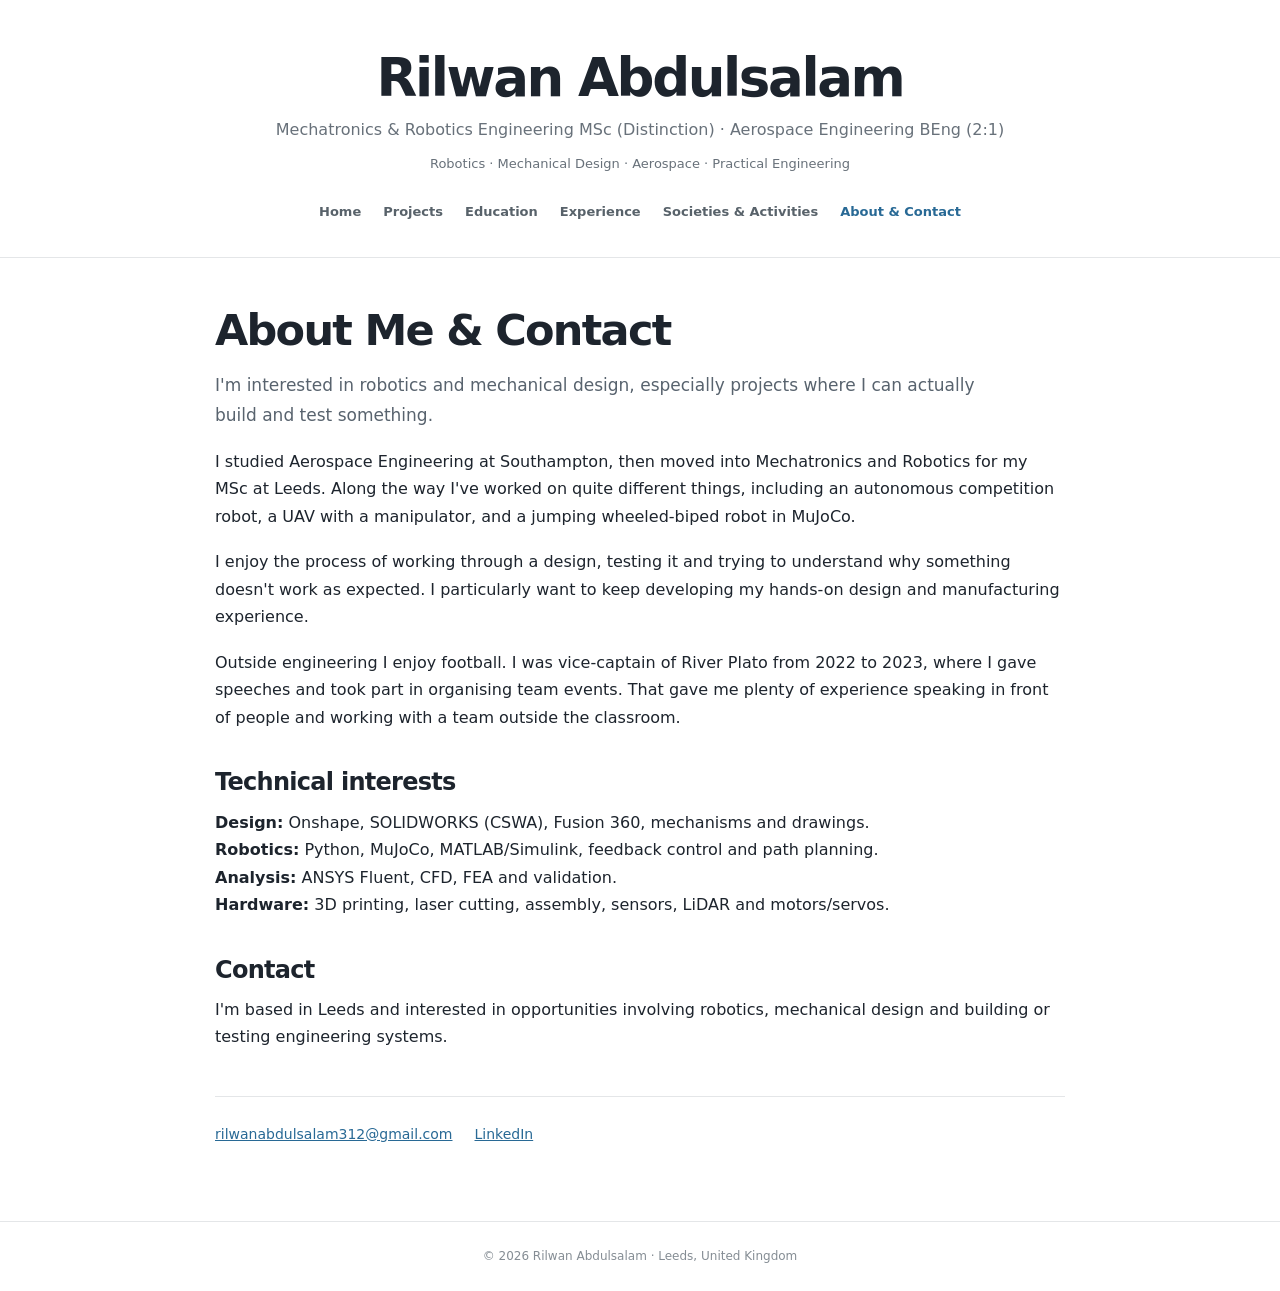
==== about.html @ d3f99d76 "Publish engineering portfolio" ====
<!DOCTYPE html>

<html lang="en"><head><meta charset="utf-8"/><meta content="width=device-width,initial-scale=1" name="viewport"/><meta content="Rilwan Abdulsalam — engineering projects, education, experience and interests in robotics, mechanical design and aerospace." name="description"/><title>About and Contact | Rilwan Abdulsalam</title><link href="style.css" rel="stylesheet"/></head><body><header><div class="wrap"><a class="name" href="index.html">Rilwan Abdulsalam</a><p class="subtitle">Mechatronics &amp; Robotics Engineering MSc (Distinction) · Aerospace Engineering BEng (2:1)</p><p class="tagline">Robotics · Mechanical Design · Aerospace · Practical Engineering</p><nav aria-label="Main navigation" class="primary"><a href="index.html">Home</a><a href="projects.html">Projects</a><a href="education.html">Education</a><a href="experience.html">Experience</a><a href="activities.html">Societies &amp; Activities</a><a aria-current="page" href="about.html">About &amp; Contact</a></nav></div></header><main class="wrap"><article class="article"><h1 class="page-title">About Me &amp; Contact</h1><p class="lead">I'm interested in robotics and mechanical design, especially projects where I can actually build and test something.</p><p>I studied Aerospace Engineering at Southampton, then moved into Mechatronics and Robotics for my MSc at Leeds. Along the way I've worked on quite different things, including an autonomous competition robot, a UAV with a manipulator, and a jumping wheeled-biped robot in MuJoCo.</p><p>I enjoy the process of working through a design, testing it and trying to understand why something doesn't work as expected. I particularly want to keep developing my hands-on design and manufacturing experience.</p><p>Outside engineering I enjoy football. I was vice-captain of River Plato from 2022 to 2023, where I gave speeches and took part in organising team events. That gave me plenty of experience speaking in front of people and working with a team outside the classroom.</p><h2>Technical interests</h2><p><strong>Design:</strong> Onshape, SOLIDWORKS (CSWA), Fusion 360, mechanisms and drawings.<br/><strong>Robotics:</strong> Python, MuJoCo, MATLAB/Simulink, feedback control and path planning.<br/><strong>Analysis:</strong> ANSYS Fluent, CFD, FEA and validation.<br/><strong>Hardware:</strong> 3D printing, laser cutting, assembly, sensors, LiDAR and motors/servos.</p><h2>Contact</h2><p>I'm based in Leeds and interested in opportunities involving robotics, mechanical design and building or testing engineering systems.</p><div class="contact-strip"><a href="mailto:rilwanabdulsalam312@gmail.com">rilwanabdulsalam312@gmail.com</a><a href="https://www.linkedin.com/in/rilwan-a-091427282/" rel="noopener noreferrer" target="_blank">LinkedIn</a></div></article></main><footer><div class="wrap">© 2026 Rilwan Abdulsalam · Leeds, United Kingdom</div></footer></body></html>
---- style.css ----
:root{--text:#1d242d;--sub:#68717a;--line:#e4e6e8;--blue:#286995;--bg:#fff;--wide:1080px}*{box-sizing:border-box}html{scroll-behavior:smooth}body{margin:0;background:var(--bg);color:var(--text);font-family:system-ui,-apple-system,"Segoe UI",Arial,sans-serif;font-size:16px;line-height:1.72}a{color:inherit}a:hover{color:var(--blue)}.wrap{width:min(var(--wide),calc(100% - 52px));margin:0 auto}header{padding:48px 0 33px;text-align:center;border-bottom:1px solid var(--line)}.name{text-decoration:none;font-weight:750;letter-spacing:-.045em;font-size:clamp(35px,6vw,53px);line-height:1.12}.subtitle{color:var(--sub);font-size:16px;margin:9px 0 0}.tagline{margin:9px 0 0;color:var(--sub);font-size:13px}.primary{display:flex;justify-content:center;flex-wrap:wrap;gap:22px;margin-top:26px}.primary a{text-decoration:none;font-size:13px;font-weight:650;color:#58626a}.primary a:hover,.primary a[aria-current=page]{color:var(--blue)}main{padding:46px 0 75px}.page-title{font-weight:720;font-size:clamp(31px,4vw,43px);letter-spacing:-.04em;line-height:1.25;margin:0 0 14px}.lead{color:#58636e;font-size:17px;max-width:760px;margin:0 0 32px}.home-intro{text-align:center;max-width:740px;margin:0 auto 48px}.home-intro h1{font-weight:730;font-size:clamp(30px,4.5vw,46px);letter-spacing:-.05em;line-height:1.15;margin:0 0 15px}.home-intro p{color:#5c6770;margin:0}.tile-grid{display:grid;grid-template-columns:repeat(3,minmax(0,1fr));gap:31px 25px}.tile{text-decoration:none;display:block}.tile figure{margin:0}.tile-image{aspect-ratio:1.47;background:#f3f5f6;border:1px solid #edf0f2;overflow:hidden;border-radius:3px;display:block}.tile-image img{width:100%;height:100%;object-fit:contain;transition:transform .3s ease;padding:15px}.tile-image.photo img{object-fit:cover;padding:0}.tile:hover img{transform:scale(1.035)}.tile h2{font-size:21px;line-height:1.3;margin:13px 0 4px;letter-spacing:-.025em}.tile p{color:var(--sub);font-size:13px;line-height:1.55;margin:0}.section-heading{font-size:24px;margin:52px 0 19px;letter-spacing:-.03em}.subtle-line{height:1px;background:var(--line);margin:38px 0}.article{max-width:850px;margin:auto}.article h2{font-size:24px;margin:36px 0 10px;line-height:1.3;letter-spacing:-.03em}.article p{margin:0 0 18px}.article ul{padding-left:24px}.article li{margin:0 0 10px}.article img{display:block;max-width:100%;height:auto;object-fit:contain}.figure{margin:24px 0;background:#f5f6f7;border-radius:3px;padding:16px;text-align:center}.figure img{max-height:520px;margin:auto}.figure figcaption{font-size:12px;color:#6c7780;margin-top:11px}.gallery{display:grid;grid-template-columns:1fr 1fr;gap:14px;margin-top:18px}.gallery .figure{margin:0}.kicker{font-size:12px;letter-spacing:.1em;text-transform:uppercase;color:var(--blue);font-weight:750;margin:0 0 12px}.keyfacts{display:grid;grid-template-columns:repeat(3,1fr);gap:12px;border-top:1px solid var(--line);border-bottom:1px solid var(--line);padding:20px 0;margin:28px 0}.keyfacts strong{display:block;font-size:20px;letter-spacing:-.03em}.keyfacts span{font-size:12px;color:var(--sub)}.timeline{display:grid;grid-template-columns:190px 1fr;gap:28px;border-bottom:1px solid var(--line);padding:24px 0}.timeline:first-of-type{border-top:1px solid var(--line)}.time{color:var(--sub);font-size:13px}.timeline h2{margin:0 0 6px;font-size:20px;line-height:1.3}.timeline p{margin:0 0 8px}.article a.blue,.blue{color:var(--blue)}.contact-strip{border-top:1px solid var(--line);margin-top:45px;padding-top:25px;display:flex;gap:22px;flex-wrap:wrap}.contact-strip a{font-size:14px;color:var(--blue)}footer{border-top:1px solid var(--line);font-size:12px;color:#858d94;padding:24px 0;text-align:center}.back{display:inline-block;margin:0 0 27px;font-size:13px;color:var(--blue);text-decoration:none}a:focus-visible{outline:3px solid #94caff;outline-offset:4px}@media(max-width:800px){.tile-grid{grid-template-columns:repeat(2,minmax(0,1fr))}.timeline{grid-template-columns:1fr;gap:5px}}@media(max-width:540px){header{padding:34px 0 25px}.wrap{width:calc(100% - 34px)}main{padding:31px 0 54px}.tile-grid{grid-template-columns:1fr;gap:29px}.tile-image{aspect-ratio:1.65}.gallery{grid-template-columns:1fr}.keyfacts{grid-template-columns:1fr 1fr}.primary{gap:10px 17px}.article h2{font-size:22px}}@media(prefers-reduced-motion:reduce){html{scroll-behavior:auto}.tile img{transition:none}}

/* Video case study */
.demo-section{margin-top:45px;padding-top:16px;border-top:1px solid var(--line)}
.demo-section h3{font-size:18px;margin:24px 0 9px;line-height:1.35}
.demo-video{margin:24px 0 22px;padding:0;background:#10151a;border-radius:7px;overflow:hidden}
.demo-video video{display:block;width:100%;height:auto;aspect-ratio:16/9;background:#222}
.demo-video figcaption{padding:12px 16px;background:#f5f6f7;color:var(--sub);font-size:13px;line-height:1.55}
.demo-steps{padding-left:24px;margin:7px 0 24px}
.demo-steps li{margin-bottom:9px}
.note{border-left:3px solid #b4c2cc;background:#f7f8f9;padding:13px 16px;font-size:14px;color:#47515c;line-height:1.65}

/* Project evidence: videos and fabrication photos */
.media-section{margin:2.2rem 0} .media-section video{display:block;max-width:100%;width:100%;max-height:620px;background:#151515;border-radius:7px;margin:1.2rem 0} .media-note{font-size:.9rem;color:#666} .build-gallery{display:grid;grid-template-columns:1fr 1fr;gap:1.1rem;margin-top:1.1rem}.build-gallery .figure{margin:0}.build-gallery img{width:100%;height:auto;display:block;object-fit:contain;border-radius:4px}.build-gallery figcaption{font-size:.88rem;line-height:1.5}@media(max-width:700px){.build-gallery{grid-template-columns:1fr}}

/* Report figures: preserve plotted legends and make diagrams readable */
.article .gallery img { object-fit: contain; background:#fff; }
.article .gallery figure { min-width:0; }
.article .gallery figcaption { line-height:1.55; }
@media(max-width:700px){.article .gallery {display:grid;grid-template-columns:1fr}}
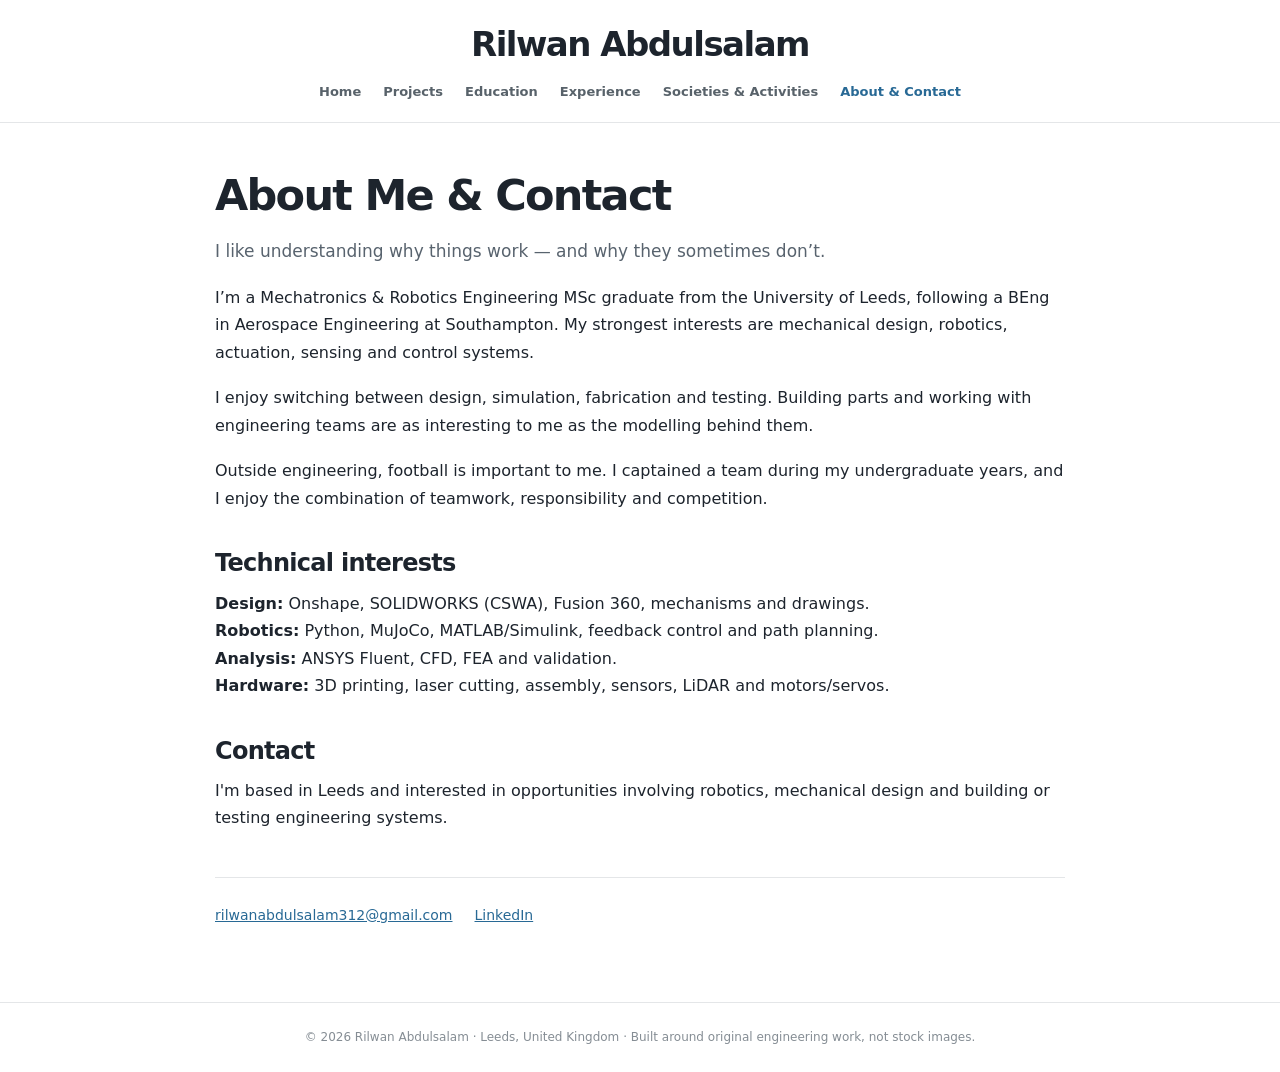
==== commit 3532afa1: "Add files via upload" ====
--- a/about.html
+++ b/about.html
@@ -1,3 +1,2 @@
 <!DOCTYPE html>
-
-<html lang="en"><head><meta charset="utf-8"/><meta content="width=device-width,initial-scale=1" name="viewport"/><meta content="Rilwan Abdulsalam — engineering projects, education, experience and interests in robotics, mechanical design and aerospace." name="description"/><title>About and Contact | Rilwan Abdulsalam</title><link href="style.css" rel="stylesheet"/></head><body><header><div class="wrap"><a class="name" href="index.html">Rilwan Abdulsalam</a><p class="subtitle">Mechatronics &amp; Robotics Engineering MSc (Distinction) · Aerospace Engineering BEng (2:1)</p><p class="tagline">Robotics · Mechanical Design · Aerospace · Practical Engineering</p><nav aria-label="Main navigation" class="primary"><a href="index.html">Home</a><a href="projects.html">Projects</a><a href="education.html">Education</a><a href="experience.html">Experience</a><a href="activities.html">Societies &amp; Activities</a><a aria-current="page" href="about.html">About &amp; Contact</a></nav></div></header><main class="wrap"><article class="article"><h1 class="page-title">About Me &amp; Contact</h1><p class="lead">I'm interested in robotics and mechanical design, especially projects where I can actually build and test something.</p><p>I studied Aerospace Engineering at Southampton, then moved into Mechatronics and Robotics for my MSc at Leeds. Along the way I've worked on quite different things, including an autonomous competition robot, a UAV with a manipulator, and a jumping wheeled-biped robot in MuJoCo.</p><p>I enjoy the process of working through a design, testing it and trying to understand why something doesn't work as expected. I particularly want to keep developing my hands-on design and manufacturing experience.</p><p>Outside engineering I enjoy football. I was vice-captain of River Plato from 2022 to 2023, where I gave speeches and took part in organising team events. That gave me plenty of experience speaking in front of people and working with a team outside the classroom.</p><h2>Technical interests</h2><p><strong>Design:</strong> Onshape, SOLIDWORKS (CSWA), Fusion 360, mechanisms and drawings.<br/><strong>Robotics:</strong> Python, MuJoCo, MATLAB/Simulink, feedback control and path planning.<br/><strong>Analysis:</strong> ANSYS Fluent, CFD, FEA and validation.<br/><strong>Hardware:</strong> 3D printing, laser cutting, assembly, sensors, LiDAR and motors/servos.</p><h2>Contact</h2><p>I'm based in Leeds and interested in opportunities involving robotics, mechanical design and building or testing engineering systems.</p><div class="contact-strip"><a href="mailto:rilwanabdulsalam312@gmail.com">rilwanabdulsalam312@gmail.com</a><a href="https://www.linkedin.com/in/rilwan-a-091427282/" rel="noopener noreferrer" target="_blank">LinkedIn</a></div></article></main><footer><div class="wrap">© 2026 Rilwan Abdulsalam · Leeds, United Kingdom</div></footer></body></html>+<html lang="en"><head><meta charset="utf-8"/><meta content="width=device-width,initial-scale=1" name="viewport"/><meta content="About me, my engineering background and how to get in touch." name="description"/><title>About and Contact | Rilwan Abdulsalam</title><link href="style.css" rel="stylesheet"/><meta content="About and Contact | Rilwan Abdulsalam" property="og:title"/><meta content="About me, my engineering background and how to get in touch." property="og:description"/><meta content="website" property="og:type"/><meta content="https://ra6g21.github.io/assets/portfolio_preview.jpg" property="og:image"/><meta content="https://ra6g21.github.io/about.html" property="og:url"/><meta content="summary_large_image" name="twitter:card"/></head><body><header><div class="wrap"><a class="name" href="index.html">Rilwan Abdulsalam</a><nav aria-label="Main navigation" class="primary"><a href="index.html">Home</a><a href="projects.html">Projects</a><a href="education.html">Education</a><a href="experience.html">Experience</a><a href="activities.html">Societies &amp; Activities</a><a aria-current="page" href="about.html">About &amp; Contact</a></nav></div></header><main class="wrap"><article class="article"><h1 class="page-title">About Me &amp; Contact</h1><p class="lead">I like understanding why things work — and why they sometimes don’t.</p><p>I’m a Mechatronics &amp; Robotics Engineering MSc graduate from the University of Leeds, following a BEng in Aerospace Engineering at Southampton. My strongest interests are mechanical design, robotics, actuation, sensing and control systems.</p><p>I enjoy switching between design, simulation, fabrication and testing. Building parts and working with engineering teams are as interesting to me as the modelling behind them.</p><p>Outside engineering, football is important to me. I captained a team during my undergraduate years, and I enjoy the combination of teamwork, responsibility and competition.</p><h2>Technical interests</h2><p><strong>Design:</strong> Onshape, SOLIDWORKS (CSWA), Fusion 360, mechanisms and drawings.<br/><strong>Robotics:</strong> Python, MuJoCo, MATLAB/Simulink, feedback control and path planning.<br/><strong>Analysis:</strong> ANSYS Fluent, CFD, FEA and validation.<br/><strong>Hardware:</strong> 3D printing, laser cutting, assembly, sensors, LiDAR and motors/servos.</p><h2>Contact</h2><p>I'm based in Leeds and interested in opportunities involving robotics, mechanical design and building or testing engineering systems.</p><div class="contact-strip"><a href="mailto:rilwanabdulsalam312@gmail.com">rilwanabdulsalam312@gmail.com</a><a href="https://www.linkedin.com/in/rilwan-a-091427282/" rel="noopener noreferrer" target="_blank">LinkedIn</a></div></article></main><footer><div class="wrap">© 2026 Rilwan Abdulsalam · Leeds, United Kingdom · Built around original engineering work, not stock images.</div></footer></body></html>
--- a/style.css
+++ b/style.css
@@ -19,3 +19,34 @@
 .article .gallery figure { min-width:0; }
 .article .gallery figcaption { line-height:1.55; }
 @media(max-width:700px){.article .gallery {display:grid;grid-template-columns:1fr}}
+
+/* Personal portfolio section imagery — no stock photographs */
+.education-banner{margin:24px 0 5px;border-radius:5px;overflow:hidden}.education-banner img{width:100%;height:auto;display:block}
+.education-banner + .timeline{border-top:0;padding-top:18px}
+.education-tile-stack{display:flex;flex-direction:column;justify-content:center;gap:8px;padding:12px;background:#eef3f5}
+.education-tile-stack img{display:block;width:100%;height:calc(50% - 4px);object-fit:contain;padding:0!important;transition:none!important}
+.experience-tile-type{display:flex;flex-direction:column;justify-content:center;gap:10px;background:#f3f6f8;padding:18px 22px}
+.experience-preview-row{display:flex;flex-direction:column;line-height:1.3;gap:3px;border-left:3px solid #7b9daf;padding-left:13px}
+.experience-preview-row strong{font-size:15px}.experience-preview-row span{font-size:12px;color:#697985}
+.activities-team-photo{margin:18px 0 12px}.activities-team-photo img{width:100%;height:auto;max-height:540px;object-fit:contain;border-radius:4px}.activities-team-photo figcaption{font-size:13px;color:#6c7780;margin-top:7px}
+
+.experience-tile-plain{display:flex;flex-direction:column;justify-content:center;align-items:flex-start;background:#f3f4f5;padding:26px 24px;gap:10px}.experience-tile-plain strong{font-size:20px;letter-spacing:-.02em}.experience-tile-plain span{font-size:13px;color:#646f78}.experience-tile-plain .mini{font-size:12px;color:#7a848c;line-height:1.5}
+
+/* Unmodified university artwork shown within neutral white holders. */
+.education-banner{background:#fff;border:1px solid #ececec;padding:12px 20px;display:flex;justify-content:center;align-items:center;min-height:130px}
+.education-banner img{height:auto;max-height:185px;width:auto;max-width:100%;object-fit:contain}
+.education-tile-stack{background:white;border:1px solid #ebebeb;gap:12px}
+.education-tile-stack img{width:100%;height:auto;max-height:44%;object-fit:contain;min-height:0;mix-blend-mode:multiply}
+
+/* Compact subpage headers and direct evidence-led homepage */
+header:has(.primary a[aria-current="page"]:not([href="index.html"])) {padding:25px 0 19px}
+header:has(.primary a[aria-current="page"]:not([href="index.html"])) .name{font-size:clamp(24px,3.4vw,34px)}
+header:has(.primary a[aria-current="page"]:not([href="index.html"])) .primary{margin-top:16px}
+.home-intro{margin-bottom:24px}.home-intro h1{max-width:850px;margin:auto auto 14px}
+.home-hero{max-width:950px;margin:18px auto 0;background:#f4f6f7;border:1px solid var(--line);border-radius:5px;overflow:hidden}
+.home-hero video{width:100%;aspect-ratio:16/9;display:block;background:#1a1c1f;object-fit:contain}
+.hero-caption{padding:10px 17px 13px}.hero-caption a{font-weight:700;text-decoration:none}.hero-caption p{font-size:13px;color:var(--sub);margin:1px 0}
+.home-metrics{display:grid;grid-template-columns:repeat(3,1fr);gap:18px;margin:24px auto 40px;max-width:950px}
+.home-metrics>div{border-top:1px solid #ced4d9;padding-top:14px}.home-metrics strong{display:block;font-size:clamp(25px,4vw,38px);line-height:1.2;letter-spacing:-.04em}.home-metrics span{font-size:13px;color:var(--sub);line-height:1.45;display:block;margin-top:4px}
+.technical-section{margin-top:33px;padding-top:4px;border-top:1px solid var(--line)}.technical-section h3{font-size:19px;margin:23px 0 9px}.result-table{border-collapse:collapse;width:100%;margin:12px 0 20px;font-size:15px}.result-table th,.result-table td{padding:9px 12px;text-align:left;border-bottom:1px solid var(--line)}.result-table th{background:#f4f5f6}
+@media(max-width:600px){.home-metrics{grid-template-columns:1fr;gap:10px}.home-hero{margin:20px 0 0}}
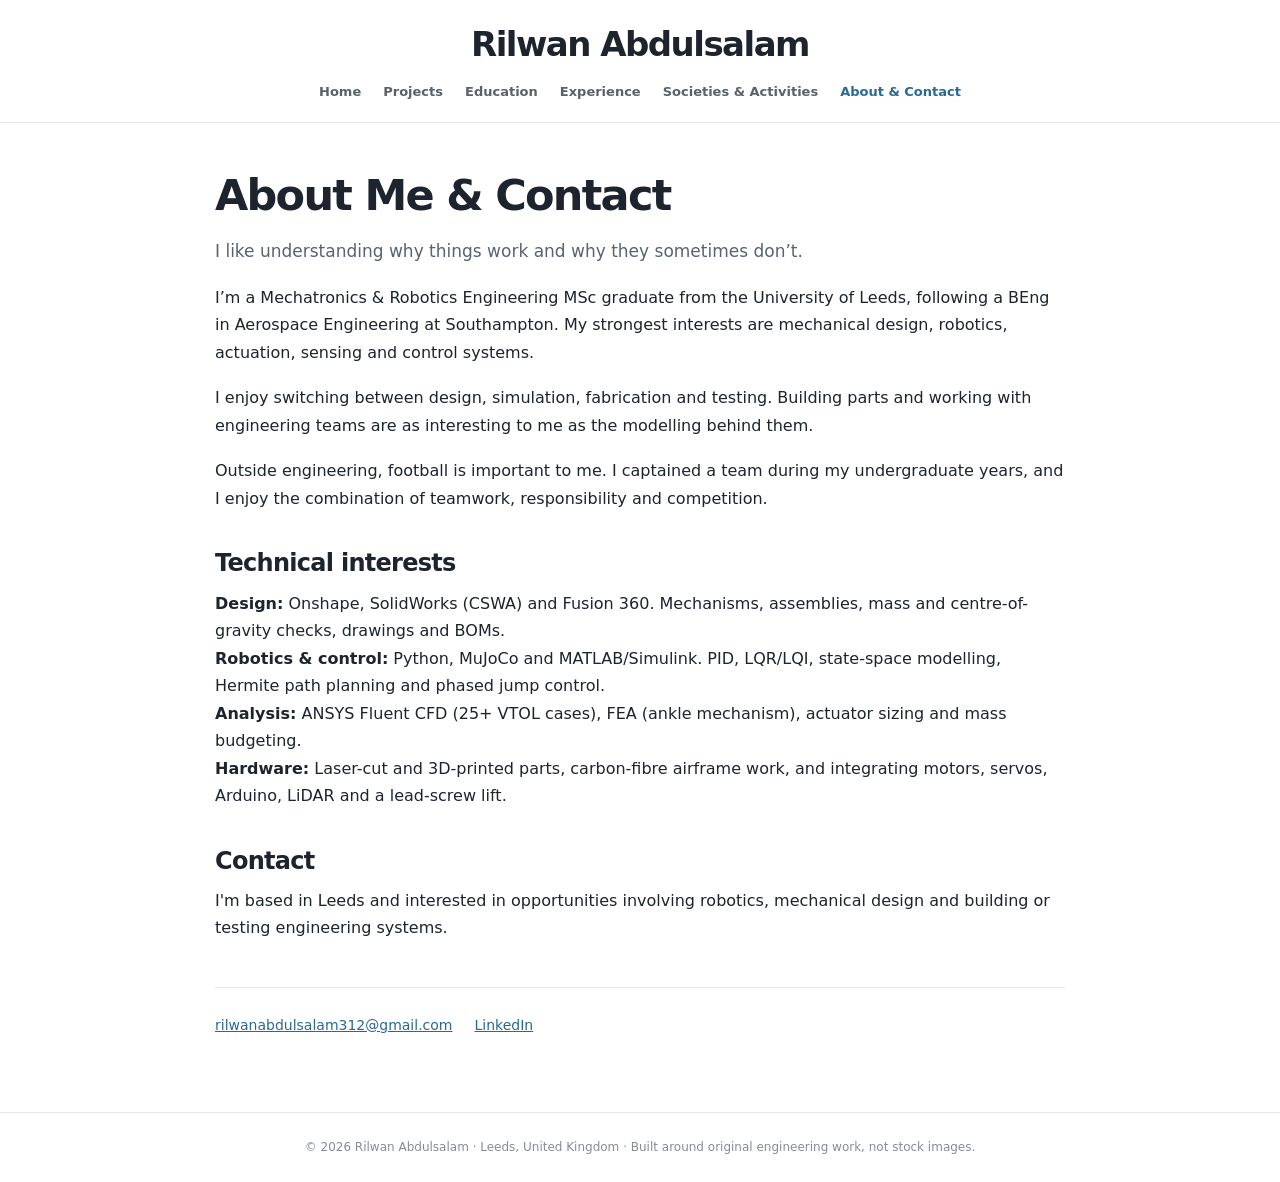
==== commit a83b4e15: "Fix HTML entities and enhance content in about.html Corrected HTML entities and improved content cla" ====
--- a/about.html
+++ b/about.html
@@ -1,2 +1,2 @@
 <!DOCTYPE html>
-<html lang="en"><head><meta charset="utf-8"/><meta content="width=device-width,initial-scale=1" name="viewport"/><meta content="About me, my engineering background and how to get in touch." name="description"/><title>About and Contact | Rilwan Abdulsalam</title><link href="style.css" rel="stylesheet"/><meta content="About and Contact | Rilwan Abdulsalam" property="og:title"/><meta content="About me, my engineering background and how to get in touch." property="og:description"/><meta content="website" property="og:type"/><meta content="https://ra6g21.github.io/assets/portfolio_preview.jpg" property="og:image"/><meta content="https://ra6g21.github.io/about.html" property="og:url"/><meta content="summary_large_image" name="twitter:card"/></head><body><header><div class="wrap"><a class="name" href="index.html">Rilwan Abdulsalam</a><nav aria-label="Main navigation" class="primary"><a href="index.html">Home</a><a href="projects.html">Projects</a><a href="education.html">Education</a><a href="experience.html">Experience</a><a href="activities.html">Societies &amp; Activities</a><a aria-current="page" href="about.html">About &amp; Contact</a></nav></div></header><main class="wrap"><article class="article"><h1 class="page-title">About Me &amp; Contact</h1><p class="lead">I like understanding why things work — and why they sometimes don’t.</p><p>I’m a Mechatronics &amp; Robotics Engineering MSc graduate from the University of Leeds, following a BEng in Aerospace Engineering at Southampton. My strongest interests are mechanical design, robotics, actuation, sensing and control systems.</p><p>I enjoy switching between design, simulation, fabrication and testing. Building parts and working with engineering teams are as interesting to me as the modelling behind them.</p><p>Outside engineering, football is important to me. I captained a team during my undergraduate years, and I enjoy the combination of teamwork, responsibility and competition.</p><h2>Technical interests</h2><p><strong>Design:</strong> Onshape, SOLIDWORKS (CSWA), Fusion 360, mechanisms and drawings.<br/><strong>Robotics:</strong> Python, MuJoCo, MATLAB/Simulink, feedback control and path planning.<br/><strong>Analysis:</strong> ANSYS Fluent, CFD, FEA and validation.<br/><strong>Hardware:</strong> 3D printing, laser cutting, assembly, sensors, LiDAR and motors/servos.</p><h2>Contact</h2><p>I'm based in Leeds and interested in opportunities involving robotics, mechanical design and building or testing engineering systems.</p><div class="contact-strip"><a href="mailto:rilwanabdulsalam312@gmail.com">rilwanabdulsalam312@gmail.com</a><a href="https://www.linkedin.com/in/rilwan-a-091427282/" rel="noopener noreferrer" target="_blank">LinkedIn</a></div></article></main><footer><div class="wrap">© 2026 Rilwan Abdulsalam · Leeds, United Kingdom · Built around original engineering work, not stock images.</div></footer></body></html>+<html lang="en"><head><meta charset="utf-8"/><meta content="width=device-width,initial-scale=1" name="viewport"/><meta content="About me, my engineering background and how to get in touch." name="description"/><title>About and Contact | Rilwan Abdulsalam</title><link href="style.css" rel="stylesheet"/><meta content="About and Contact | Rilwan Abdulsalam" property="og:title"/><meta content="About me, my engineering background and how to get in touch." property="og:description"/><meta content="website" property="og:type"/><meta content="https://ra6g21.github.io/assets/portfolio_preview.jpg" property="og:image"/><meta content="https://ra6g21.github.io/about.html" property="og:url"/><meta content="summary_large_image" name="twitter:card"/></head><body><header><div class="wrap"><a class="name" href="index.html">Rilwan Abdulsalam</a><nav aria-label="Main navigation" class="primary"><a href="index.html">Home</a><a href="projects.html">Projects</a><a href="education.html">Education</a><a href="experience.html">Experience</a><a href="activities.html">Societies &amp; Activities</a><a aria-current="page" href="about.html">About &amp; Contact</a></nav></div></header><main class="wrap"><article class="article"><h1 class="page-title">About Me &amp; Contact</h1><p class="lead">I like understanding why things work and why they sometimes don’t.</p><p>I’m a Mechatronics &amp; Robotics Engineering MSc graduate from the University of Leeds, following a BEng in Aerospace Engineering at Southampton. My strongest interests are mechanical design, robotics, actuation, sensing and control systems.</p><p>I enjoy switching between design, simulation, fabrication and testing. Building parts and working with engineering teams are as interesting to me as the modelling behind them.</p><p>Outside engineering, football is important to me. I captained a team during my undergraduate years, and I enjoy the combination of teamwork, responsibility and competition.</p><h2>Technical interests</h2><p><strong>Design:</strong> Onshape, SolidWorks (CSWA) and Fusion 360. Mechanisms, assemblies, mass and centre-of-gravity checks, drawings and BOMs.<br/><strong>Robotics &amp; control:</strong> Python, MuJoCo and MATLAB/Simulink. PID, LQR/LQI, state-space modelling, Hermite path planning and phased jump control.<br/><strong>Analysis:</strong> ANSYS Fluent CFD (25+ VTOL cases), FEA (ankle mechanism), actuator sizing and mass budgeting.<br/><strong>Hardware:</strong> Laser-cut and 3D-printed parts, carbon-fibre airframe work, and integrating motors, servos, Arduino, LiDAR and a lead-screw lift.</p><h2>Contact</h2><p>I'm based in Leeds and interested in opportunities involving robotics, mechanical design and building or testing engineering systems.</p><div class="contact-strip"><a href="mailto:rilwanabdulsalam312@gmail.com">rilwanabdulsalam312@gmail.com</a><a href="https://www.linkedin.com/in/rilwan-a-091427282/" rel="noopener noreferrer" target="_blank">LinkedIn</a></div></article></main><footer><div class="wrap">© 2026 Rilwan Abdulsalam · Leeds, United Kingdom · Built around original engineering work, not stock images.</div></footer></body></html>
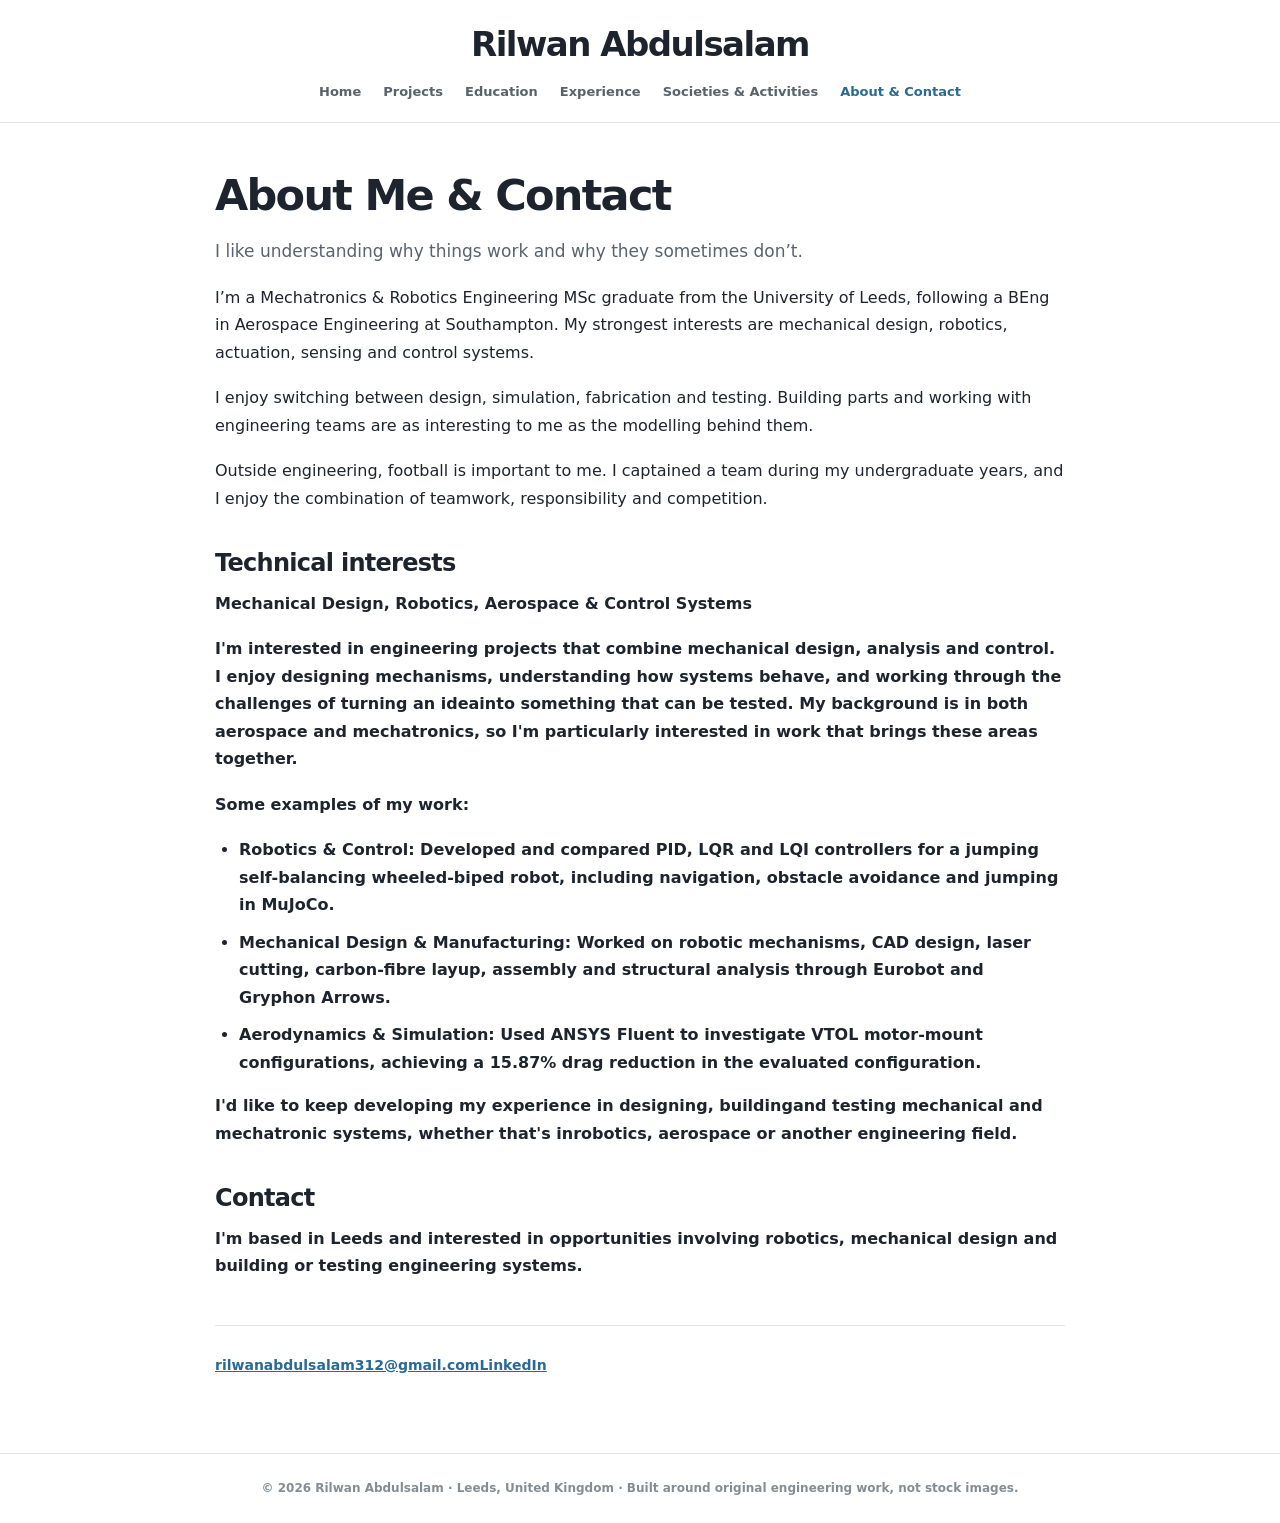
==== commit 604678c7: "Revise about.html with detailed technical interests Updated technical interests section with detaile" ====
--- a/about.html
+++ b/about.html
@@ -1,2 +1,2 @@
 <!DOCTYPE html>
-<html lang="en"><head><meta charset="utf-8"/><meta content="width=device-width,initial-scale=1" name="viewport"/><meta content="About me, my engineering background and how to get in touch." name="description"/><title>About and Contact | Rilwan Abdulsalam</title><link href="style.css" rel="stylesheet"/><meta content="About and Contact | Rilwan Abdulsalam" property="og:title"/><meta content="About me, my engineering background and how to get in touch." property="og:description"/><meta content="website" property="og:type"/><meta content="https://ra6g21.github.io/assets/portfolio_preview.jpg" property="og:image"/><meta content="https://ra6g21.github.io/about.html" property="og:url"/><meta content="summary_large_image" name="twitter:card"/></head><body><header><div class="wrap"><a class="name" href="index.html">Rilwan Abdulsalam</a><nav aria-label="Main navigation" class="primary"><a href="index.html">Home</a><a href="projects.html">Projects</a><a href="education.html">Education</a><a href="experience.html">Experience</a><a href="activities.html">Societies &amp; Activities</a><a aria-current="page" href="about.html">About &amp; Contact</a></nav></div></header><main class="wrap"><article class="article"><h1 class="page-title">About Me &amp; Contact</h1><p class="lead">I like understanding why things work and why they sometimes don’t.</p><p>I’m a Mechatronics &amp; Robotics Engineering MSc graduate from the University of Leeds, following a BEng in Aerospace Engineering at Southampton. My strongest interests are mechanical design, robotics, actuation, sensing and control systems.</p><p>I enjoy switching between design, simulation, fabrication and testing. Building parts and working with engineering teams are as interesting to me as the modelling behind them.</p><p>Outside engineering, football is important to me. I captained a team during my undergraduate years, and I enjoy the combination of teamwork, responsibility and competition.</p><h2>Technical interests</h2><p><strong>Design:</strong> Onshape, SolidWorks (CSWA) and Fusion 360. Mechanisms, assemblies, mass and centre-of-gravity checks, drawings and BOMs.<br/><strong>Robotics &amp; control:</strong> Python, MuJoCo and MATLAB/Simulink. PID, LQR/LQI, state-space modelling, Hermite path planning and phased jump control.<br/><strong>Analysis:</strong> ANSYS Fluent CFD (25+ VTOL cases), FEA (ankle mechanism), actuator sizing and mass budgeting.<br/><strong>Hardware:</strong> Laser-cut and 3D-printed parts, carbon-fibre airframe work, and integrating motors, servos, Arduino, LiDAR and a lead-screw lift.</p><h2>Contact</h2><p>I'm based in Leeds and interested in opportunities involving robotics, mechanical design and building or testing engineering systems.</p><div class="contact-strip"><a href="mailto:rilwanabdulsalam312@gmail.com">rilwanabdulsalam312@gmail.com</a><a href="https://www.linkedin.com/in/rilwan-a-091427282/" rel="noopener noreferrer" target="_blank">LinkedIn</a></div></article></main><footer><div class="wrap">© 2026 Rilwan Abdulsalam · Leeds, United Kingdom · Built around original engineering work, not stock images.</div></footer></body></html>
+<html lang="en"><head><meta charset="utf-8"/><meta content="width=device-width,initial-scale=1" name="viewport"/><meta content="About me, my engineering background and how to get in touch." name="description"/><title>About and Contact | Rilwan Abdulsalam</title><link href="style.css" rel="stylesheet"/><meta content="About and Contact | Rilwan Abdulsalam" property="og:title"/><meta content="About me, my engineering background and how to get in touch." property="og:description"/><meta content="website" property="og:type"/><meta content="https://ra6g21.github.io/assets/portfolio_preview.jpg" property="og:image"/><meta content="https://ra6g21.github.io/about.html" property="og:url"/><meta content="summary_large_image" name="twitter:card"/></head><body><header><div class="wrap"><a class="name" href="index.html">Rilwan Abdulsalam</a><nav aria-label="Main navigation" class="primary"><a href="index.html">Home</a><a href="projects.html">Projects</a><a href="education.html">Education</a><a href="experience.html">Experience</a><a href="activities.html">Societies &amp; Activities</a><a aria-current="page" href="about.html">About &amp; Contact</a></nav></div></header><main class="wrap"><article class="article"><h1 class="page-title">About Me &amp; Contact</h1><p class="lead">I like understanding why things work and why they sometimes don’t.</p><p>I’m a Mechatronics &amp; Robotics Engineering MSc graduate from the University of Leeds, following a BEng in Aerospace Engineering at Southampton. My strongest interests are mechanical design, robotics, actuation, sensing and control systems.</p><p>I enjoy switching between design, simulation, fabrication and testing. Building parts and working with engineering teams are as interesting to me as the modelling behind them.</p><p>Outside engineering, football is important to me. I captained a team during my undergraduate years, and I enjoy the combination of teamwork, responsibility and competition.</p><h2>Technical interests</h2><p><strong>Mechanical Design, Robotics, Aerospace &amp; Control Systems<p>I'm interested in engineering projects that combine mechanical design, analysis and control. I enjoy designing mechanisms, understanding how systems behave, and working through the challenges of turning an ideainto something that can be tested. My background is in both aerospace and mechatronics, so I'm particularly interested in work that brings these areas together.</p><p><strong>Some examples of my work:</strong></p><ul><li><strong>Robotics &amp; Control:</strong> Developed and compared PID, LQR and LQI controllers for a jumping self-balancing wheeled-biped robot, including navigation, obstacle avoidance and jumping in MuJoCo.</li><li><strong>Mechanical Design &amp; Manufacturing:</strong> Worked on robotic mechanisms, CAD design, laser cutting, carbon-fibre layup, assembly and structural analysis through Eurobot and Gryphon Arrows.</li><li>  <strong>Aerodynamics &amp; Simulation:</strong> Used ANSYS Fluent  to investigate VTOL motor-mount configurations, achieving a  15.87% drag reduction in the evaluated configuration.</li></ul><p>I'd like to keep developing my experience in designing, buildingand testing mechanical and mechatronic systems, whether that's inrobotics, aerospace or another engineering field.</p><h2>Contact</h2><p>I'm based in Leeds and interested in opportunities involving robotics, mechanical design and building or testing engineering systems.</p><div class="contact-strip"><a href="mailto:rilwanabdulsalam312@gmail.com">rilwanabdulsalam312@gmail.com</a><a href="https://www.linkedin.com/in/rilwan-a-091427282/" rel="noopener noreferrer" target="_blank">LinkedIn</a></div></article></main><footer><div class="wrap">© 2026 Rilwan Abdulsalam · Leeds, United Kingdom · Built around original engineering work, not stock images.</div></footer></body></html>
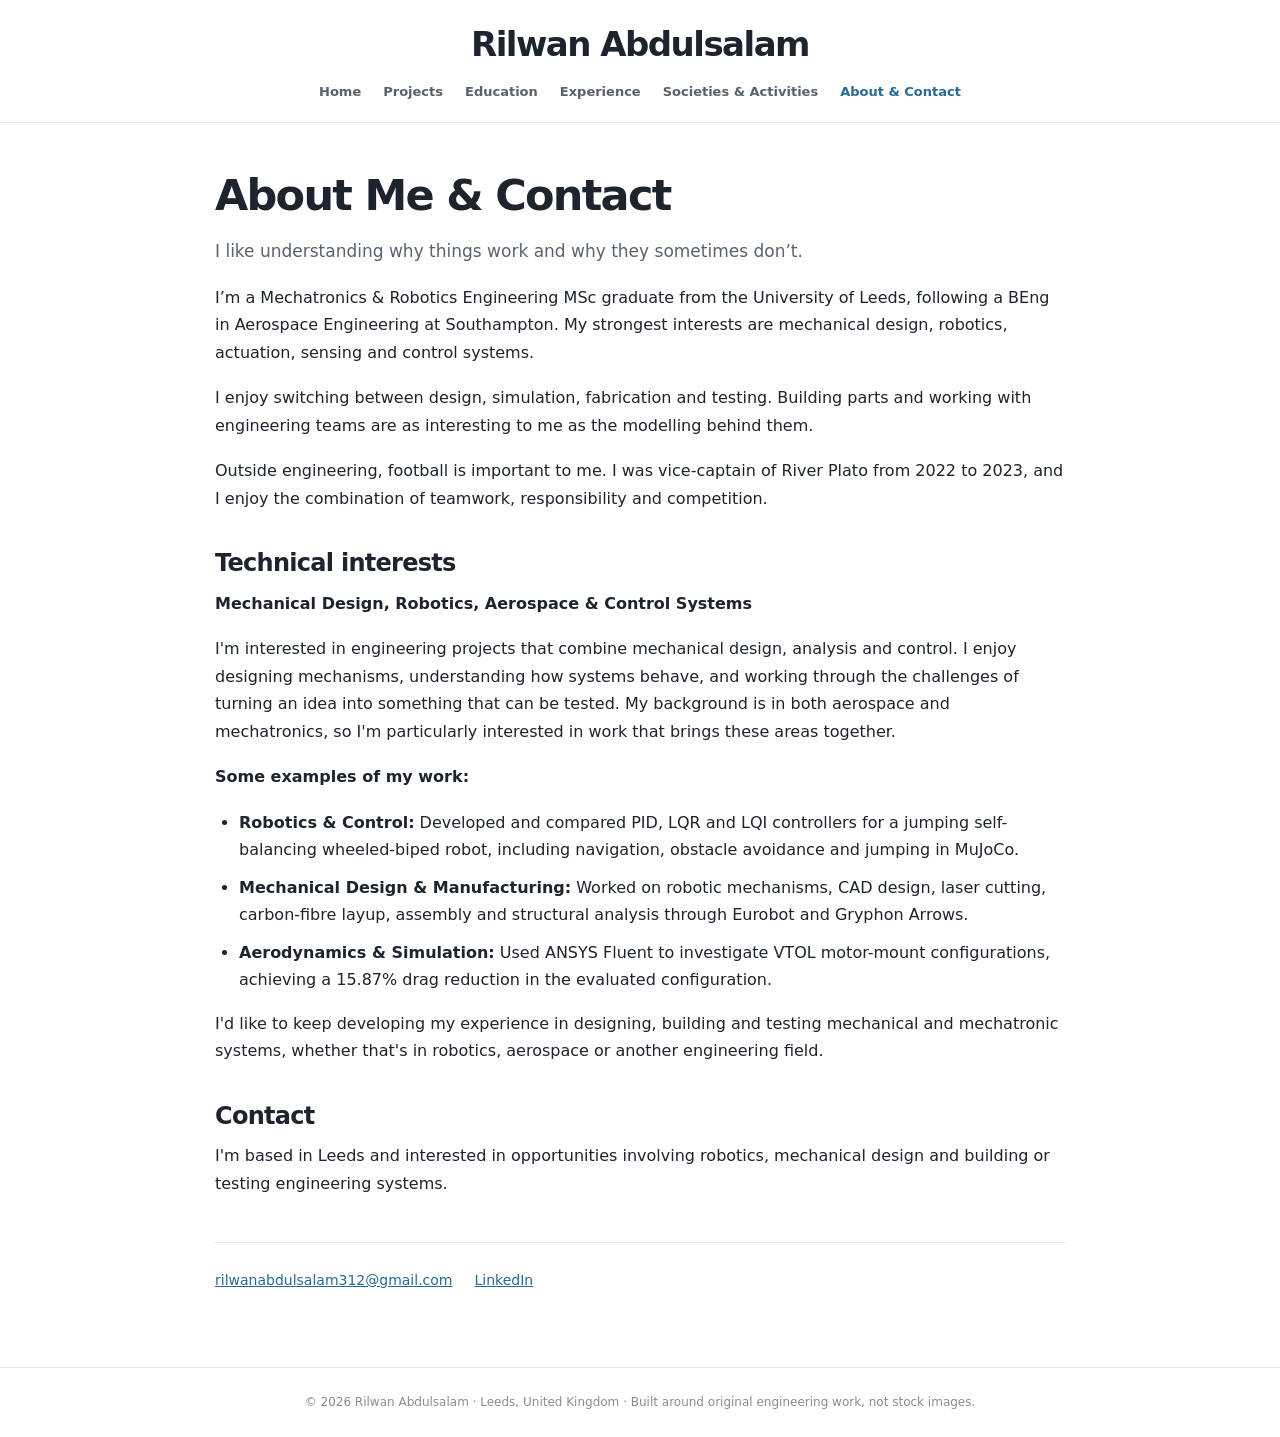
==== commit 5b8653ca: "Revise About page content and personal details Updated personal information and technical interests " ====
--- a/about.html
+++ b/about.html
@@ -1,2 +1,2 @@
 <!DOCTYPE html>
-<html lang="en"><head><meta charset="utf-8"/><meta content="width=device-width,initial-scale=1" name="viewport"/><meta content="About me, my engineering background and how to get in touch." name="description"/><title>About and Contact | Rilwan Abdulsalam</title><link href="style.css" rel="stylesheet"/><meta content="About and Contact | Rilwan Abdulsalam" property="og:title"/><meta content="About me, my engineering background and how to get in touch." property="og:description"/><meta content="website" property="og:type"/><meta content="https://ra6g21.github.io/assets/portfolio_preview.jpg" property="og:image"/><meta content="https://ra6g21.github.io/about.html" property="og:url"/><meta content="summary_large_image" name="twitter:card"/></head><body><header><div class="wrap"><a class="name" href="index.html">Rilwan Abdulsalam</a><nav aria-label="Main navigation" class="primary"><a href="index.html">Home</a><a href="projects.html">Projects</a><a href="education.html">Education</a><a href="experience.html">Experience</a><a href="activities.html">Societies &amp; Activities</a><a aria-current="page" href="about.html">About &amp; Contact</a></nav></div></header><main class="wrap"><article class="article"><h1 class="page-title">About Me &amp; Contact</h1><p class="lead">I like understanding why things work and why they sometimes don’t.</p><p>I’m a Mechatronics &amp; Robotics Engineering MSc graduate from the University of Leeds, following a BEng in Aerospace Engineering at Southampton. My strongest interests are mechanical design, robotics, actuation, sensing and control systems.</p><p>I enjoy switching between design, simulation, fabrication and testing. Building parts and working with engineering teams are as interesting to me as the modelling behind them.</p><p>Outside engineering, football is important to me. I captained a team during my undergraduate years, and I enjoy the combination of teamwork, responsibility and competition.</p><h2>Technical interests</h2><p><strong>Mechanical Design, Robotics, Aerospace &amp; Control Systems<p>I'm interested in engineering projects that combine mechanical design, analysis and control. I enjoy designing mechanisms, understanding how systems behave, and working through the challenges of turning an ideainto something that can be tested. My background is in both aerospace and mechatronics, so I'm particularly interested in work that brings these areas together.</p><p><strong>Some examples of my work:</strong></p><ul><li><strong>Robotics &amp; Control:</strong> Developed and compared PID, LQR and LQI controllers for a jumping self-balancing wheeled-biped robot, including navigation, obstacle avoidance and jumping in MuJoCo.</li><li><strong>Mechanical Design &amp; Manufacturing:</strong> Worked on robotic mechanisms, CAD design, laser cutting, carbon-fibre layup, assembly and structural analysis through Eurobot and Gryphon Arrows.</li><li>  <strong>Aerodynamics &amp; Simulation:</strong> Used ANSYS Fluent  to investigate VTOL motor-mount configurations, achieving a  15.87% drag reduction in the evaluated configuration.</li></ul><p>I'd like to keep developing my experience in designing, buildingand testing mechanical and mechatronic systems, whether that's inrobotics, aerospace or another engineering field.</p><h2>Contact</h2><p>I'm based in Leeds and interested in opportunities involving robotics, mechanical design and building or testing engineering systems.</p><div class="contact-strip"><a href="mailto:rilwanabdulsalam312@gmail.com">rilwanabdulsalam312@gmail.com</a><a href="https://www.linkedin.com/in/rilwan-a-091427282/" rel="noopener noreferrer" target="_blank">LinkedIn</a></div></article></main><footer><div class="wrap">© 2026 Rilwan Abdulsalam · Leeds, United Kingdom · Built around original engineering work, not stock images.</div></footer></body></html>
+<html lang="en"><head><meta charset="utf-8"/><meta content="width=device-width,initial-scale=1" name="viewport"/><meta content="About me, my engineering background and how to get in touch." name="description"/><title>About and Contact | Rilwan Abdulsalam</title><link href="style.css" rel="stylesheet"/><meta content="About and Contact | Rilwan Abdulsalam" property="og:title"/><meta content="About me, my engineering background and how to get in touch." property="og:description"/><meta content="website" property="og:type"/><meta content="https://ra6g21.github.io/assets/portfolio_preview.jpg" property="og:image"/><meta content="https://ra6g21.github.io/about.html" property="og:url"/><meta content="summary_large_image" name="twitter:card"/></head><body><header><div class="wrap"><a class="name" href="index.html">Rilwan Abdulsalam</a><nav aria-label="Main navigation" class="primary"><a href="index.html">Home</a><a href="projects.html">Projects</a><a href="education.html">Education</a><a href="experience.html">Experience</a><a href="activities.html">Societies &amp; Activities</a><a aria-current="page" href="about.html">About &amp; Contact</a></nav></div></header><main class="wrap"><article class="article"><h1 class="page-title">About Me &amp; Contact</h1><p class="lead">I like understanding why things work and why they sometimes don’t.</p><p>I’m a Mechatronics &amp; Robotics Engineering MSc graduate from the University of Leeds, following a BEng in Aerospace Engineering at Southampton. My strongest interests are mechanical design, robotics, actuation, sensing and control systems.</p><p>I enjoy switching between design, simulation, fabrication and testing. Building parts and working with engineering teams are as interesting to me as the modelling behind them.</p><p>Outside engineering, football is important to me. I was vice-captain of River Plato from 2022 to 2023, and I enjoy the combination of teamwork, responsibility and competition.</p><h2>Technical interests</h2><p><strong>Mechanical Design, Robotics, Aerospace &amp; Control Systems</strong></p><p>I'm interested in engineering projects that combine mechanical design, analysis and control. I enjoy designing mechanisms, understanding how systems behave, and working through the challenges of turning an idea into something that can be tested. My background is in both aerospace and mechatronics, so I'm particularly interested in work that brings these areas together.</p><p><strong>Some examples of my work:</strong></p><ul><li><strong>Robotics &amp; Control:</strong> Developed and compared PID, LQR and LQI controllers for a jumping self-balancing wheeled-biped robot, including navigation, obstacle avoidance and jumping in MuJoCo.</li><li><strong>Mechanical Design &amp; Manufacturing:</strong> Worked on robotic mechanisms, CAD design, laser cutting, carbon-fibre layup, assembly and structural analysis through Eurobot and Gryphon Arrows.</li><li><strong>Aerodynamics &amp; Simulation:</strong> Used ANSYS Fluent to investigate VTOL motor-mount configurations, achieving a 15.87% drag reduction in the evaluated configuration.</li></ul><p>I'd like to keep developing my experience in designing, building and testing mechanical and mechatronic systems, whether that's in robotics, aerospace or another engineering field.</p><h2>Contact</h2><p>I'm based in Leeds and interested in opportunities involving robotics, mechanical design and building or testing engineering systems.</p><div class="contact-strip"><a href="mailto:rilwanabdulsalam312@gmail.com">rilwanabdulsalam312@gmail.com</a><a href="https://www.linkedin.com/in/rilwan-a-091427282/" rel="noopener noreferrer" target="_blank">LinkedIn</a></div></article></main><footer><div class="wrap">© 2026 Rilwan Abdulsalam · Leeds, United Kingdom · Built around original engineering work, not stock images.</div></footer></body></html>
